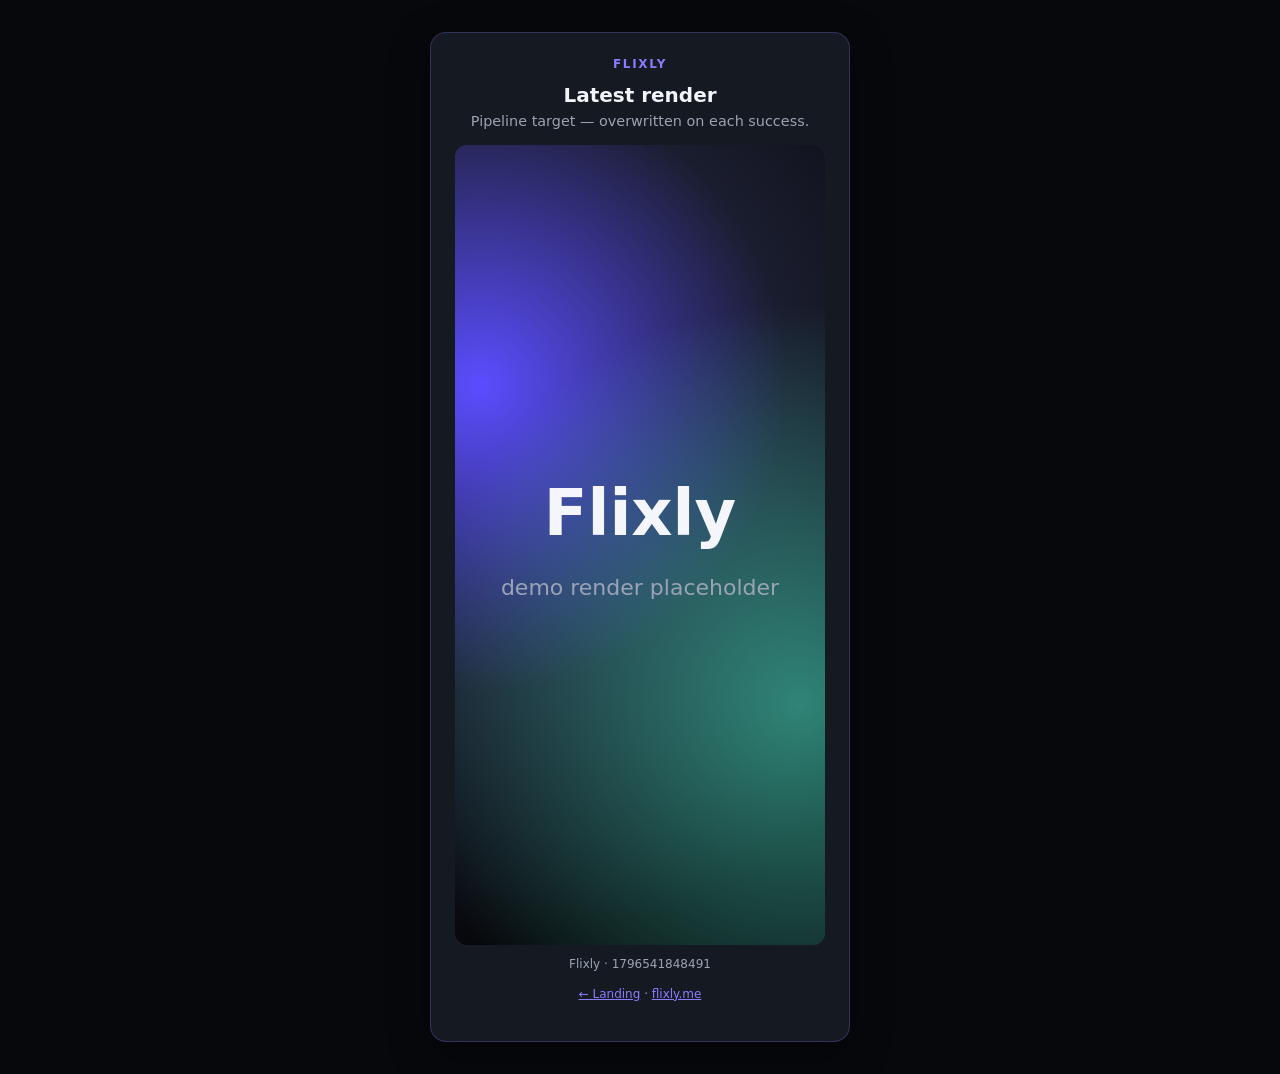
==== live.html @ dbb00809 "feat: Flixly landing batch 1" ====
<!DOCTYPE html>
<html lang="en">
<head>
  <meta charset="utf-8" />
  <meta name="viewport" content="width=device-width, initial-scale=1" />
  <title>Flixly — Live render</title>
  <style>
    :root { color-scheme: dark; --bg: #07080c; --card: #151922; --text: #f2f4f8; --muted: #9aa3b2; --accent: #8b7cff; }
    * { box-sizing: border-box; }
    body { margin: 0; min-height: 100vh; font-family: system-ui, sans-serif; background: var(--bg); color: var(--text);
      display: grid; place-items: center; padding: 2rem; }
    main { width: min(420px, 100%); background: var(--card); border-radius: 16px; padding: 1.5rem; text-align: center;
      box-shadow: 0 12px 40px rgba(0,0,0,.4); border: 1px solid rgba(139,124,255,.25); }
    .brand { font-size: .75rem; letter-spacing: .14em; text-transform: uppercase; color: var(--accent); margin: 0 0 .75rem; font-weight: 600; }
    h1 { font-size: 1.25rem; margin: 0 0 .35rem; font-weight: 600; }
    p { margin: 0 0 1rem; color: var(--muted); font-size: .9rem; }
    img { width: 100%; aspect-ratio: 1; object-fit: cover; border-radius: 12px; background: #2a2f3a; display: block; }
    .meta { margin-top: .75rem; font-size: .75rem; color: var(--muted); }
    a { color: var(--accent); }
  </style>
</head>
<body>
  <main>
    <p class="brand">Flixly</p>
    <h1>Latest render</h1>
    <p>Pipeline target — overwritten on each success.</p>
    <img id="render" src="assets/latest.svg" alt="Flixly latest cartoon render" width="800" height="800" />
    <p class="meta" id="stamp">…</p>
    <p class="meta"><a href="index.html">← Landing</a> · <a href="https://flixly.me">flixly.me</a></p>
  </main>
  <script>
    var img = document.getElementById('render');
    var v = Date.now();
    img.src = 'assets/latest.svg?v=' + v;
    document.getElementById('stamp').textContent = 'Flixly · ' + v;
  </script>
</body>
</html>
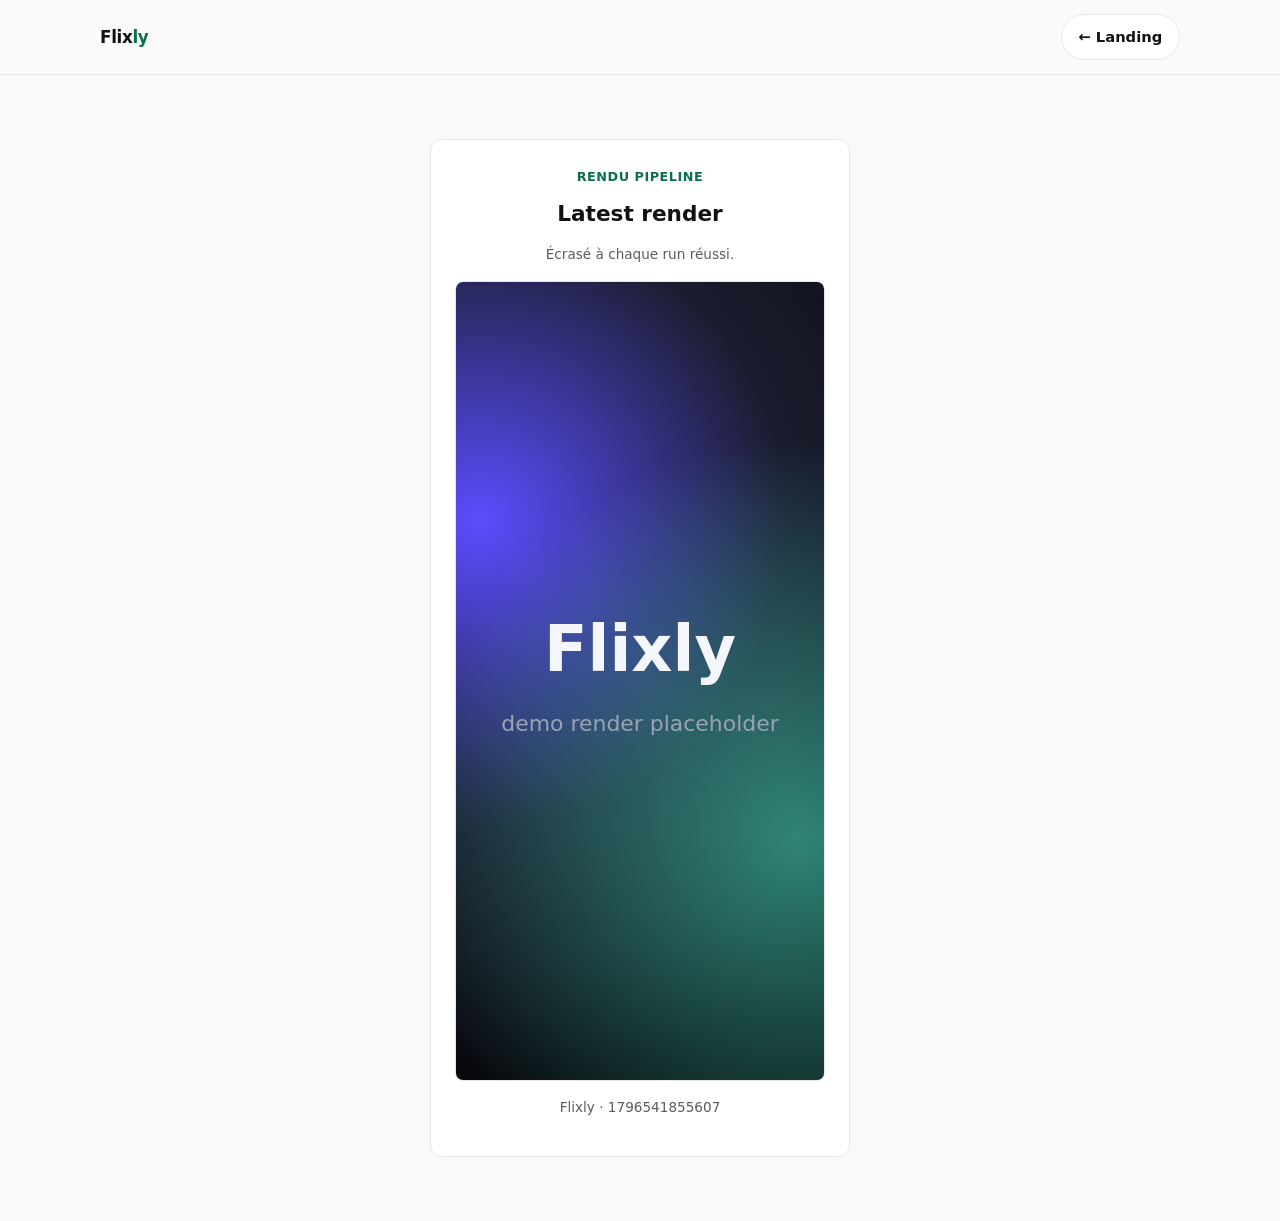
==== commit cf178404: "feat: Flixly v2 live/faq/readme/assets/nojekyll" ====
--- a/live.html
+++ b/live.html
@@ -1,37 +1,33 @@
 <!DOCTYPE html>
-<html lang="en">
+<html lang="fr">
 <head>
   <meta charset="utf-8" />
   <meta name="viewport" content="width=device-width, initial-scale=1" />
-  <title>Flixly — Live render</title>
+  <title>Flixly — Rendu live</title>
+  <link rel="stylesheet" href="css/styles.css" />
   <style>
-    :root { color-scheme: dark; --bg: #07080c; --card: #151922; --text: #f2f4f8; --muted: #9aa3b2; --accent: #8b7cff; }
-    * { box-sizing: border-box; }
-    body { margin: 0; min-height: 100vh; font-family: system-ui, sans-serif; background: var(--bg); color: var(--text);
-      display: grid; place-items: center; padding: 2rem; }
-    main { width: min(420px, 100%); background: var(--card); border-radius: 16px; padding: 1.5rem; text-align: center;
-      box-shadow: 0 12px 40px rgba(0,0,0,.4); border: 1px solid rgba(139,124,255,.25); }
-    .brand { font-size: .75rem; letter-spacing: .14em; text-transform: uppercase; color: var(--accent); margin: 0 0 .75rem; font-weight: 600; }
-    h1 { font-size: 1.25rem; margin: 0 0 .35rem; font-weight: 600; }
-    p { margin: 0 0 1rem; color: var(--muted); font-size: .9rem; }
-    img { width: 100%; aspect-ratio: 1; object-fit: cover; border-radius: 12px; background: #2a2f3a; display: block; }
-    .meta { margin-top: .75rem; font-size: .75rem; color: var(--muted); }
-    a { color: var(--accent); }
+    .live-box { max-width: 420px; margin: 4rem auto; padding: 1.5rem; background: #fff; border: 1px solid var(--border); border-radius: 12px; text-align: center; }
+    .live-box img { width: 100%; aspect-ratio: 1; object-fit: cover; border-radius: 8px; border: 1px solid var(--border); margin: 1rem 0; }
+    .live-box .meta { color: var(--muted); font-size: 0.85rem; }
   </style>
 </head>
 <body>
-  <main>
-    <p class="brand">Flixly</p>
-    <h1>Latest render</h1>
-    <p>Pipeline target — overwritten on each success.</p>
-    <img id="render" src="assets/latest.svg" alt="Flixly latest cartoon render" width="800" height="800" />
-    <p class="meta" id="stamp">…</p>
-    <p class="meta"><a href="index.html">← Landing</a> · <a href="https://flixly.me">flixly.me</a></p>
-  </main>
+  <header class="nav">
+    <div class="wrap nav-inner">
+      <a class="logo" href="index.html">Flix<span>ly</span></a>
+      <a class="btn btn-light" href="index.html">← Landing</a>
+    </div>
+  </header>
+  <div class="live-box">
+    <p class="hero-kicker" style="margin:0">Rendu pipeline</p>
+    <h1 style="font-size:1.35rem;margin:0.5rem 0">Latest render</h1>
+    <p class="meta">Écrasé à chaque run réussi.</p>
+    <img id="render" src="assets/latest.svg" alt="Dernier rendu Flixly" width="800" height="800" />
+    <p class="meta" id="stamp"></p>
+  </div>
   <script>
-    var img = document.getElementById('render');
     var v = Date.now();
-    img.src = 'assets/latest.svg?v=' + v;
+    document.getElementById('render').src = 'assets/latest.svg?v=' + v;
     document.getElementById('stamp').textContent = 'Flixly · ' + v;
   </script>
 </body>
--- a/css/styles.css
+++ b/css/styles.css
@@ -0,0 +1,187 @@
+:root {
+  --bg: #fafafa;
+  --surface: #ffffff;
+  --text: #111111;
+  --muted: #5c5c5c;
+  --border: #e6e6e6;
+  --border-strong: #111111;
+  --accent: #0b6e4f;
+  --accent-soft: #e8f5ef;
+  --font: "Inter", "Segoe UI", system-ui, -apple-system, sans-serif;
+  --max: 1080px;
+  --radius: 12px;
+}
+
+*, *::before, *::after { box-sizing: border-box; }
+html { scroll-behavior: smooth; }
+body {
+  margin: 0;
+  font-family: var(--font);
+  background: var(--bg);
+  color: var(--text);
+  line-height: 1.55;
+  font-size: 16px;
+  -webkit-font-smoothing: antialiased;
+}
+a { color: inherit; }
+img { max-width: 100%; display: block; }
+
+.wrap { width: min(var(--max), calc(100% - 2.5rem)); margin: 0 auto; }
+
+.nav {
+  position: sticky; top: 0; z-index: 50;
+  background: rgba(250,250,250,.92);
+  backdrop-filter: blur(8px);
+  border-bottom: 1px solid var(--border);
+}
+.nav-inner {
+  display: flex; align-items: center; justify-content: space-between;
+  padding: 0.9rem 0; gap: 1rem;
+}
+.logo { font-weight: 700; font-size: 1.05rem; text-decoration: none; letter-spacing: -0.02em; }
+.logo span { color: var(--accent); }
+.nav-links { display: flex; gap: 1.25rem; align-items: center; flex-wrap: wrap; }
+.nav-links a { text-decoration: none; color: var(--muted); font-size: 0.92rem; }
+.nav-links a:hover { color: var(--text); }
+
+.btn {
+  display: inline-flex; align-items: center; justify-content: center;
+  padding: 0.65rem 1.05rem; border-radius: 999px; font-weight: 600;
+  font-size: 0.92rem; text-decoration: none; border: 1px solid transparent;
+  cursor: pointer; transition: background .15s, color .15s, border-color .15s;
+}
+.btn-dark { background: var(--text); color: #fff; }
+.btn-dark:hover { background: #333; }
+.btn-light { background: var(--surface); color: var(--text); border-color: var(--border); }
+.btn-light:hover { border-color: #bbb; }
+.btn-green { background: var(--accent); color: #fff; }
+.btn-green:hover { filter: brightness(1.05); }
+
+.hero { padding: 5.5rem 0 4rem; }
+.hero-kicker {
+  display: inline-block; font-size: 0.8rem; font-weight: 600;
+  letter-spacing: 0.04em; text-transform: uppercase; color: var(--accent);
+  margin-bottom: 1rem;
+}
+.hero h1 {
+  margin: 0 0 1rem; font-size: clamp(2.4rem, 5.5vw, 3.75rem);
+  line-height: 1.05; letter-spacing: -0.035em; font-weight: 700;
+  max-width: 16ch;
+}
+.hero-lead {
+  margin: 0 0 1.75rem; color: var(--muted); font-size: 1.125rem;
+  max-width: 38rem;
+}
+.hero-cta { display: flex; flex-wrap: wrap; gap: 0.75rem; }
+
+.section { padding: 4.5rem 0; border-top: 1px solid var(--border); }
+.section h2 {
+  margin: 0 0 0.75rem; font-size: clamp(1.6rem, 3vw, 2.1rem);
+  letter-spacing: -0.025em; font-weight: 700;
+}
+.section .lede { margin: 0 0 2rem; color: var(--muted); max-width: 36rem; }
+
+.steps {
+  display: grid; grid-template-columns: repeat(3, 1fr); gap: 1rem;
+}
+@media (max-width: 800px) { .steps { grid-template-columns: 1fr; } }
+.step {
+  background: var(--surface); border: 1px solid var(--border);
+  border-radius: var(--radius); padding: 1.35rem 1.4rem;
+}
+.step .n {
+  font-size: 0.75rem; font-weight: 700; letter-spacing: 0.06em;
+  text-transform: uppercase; color: var(--accent); margin-bottom: 0.5rem;
+}
+.step h3 { margin: 0 0 0.4rem; font-size: 1.05rem; }
+.step p { margin: 0; color: var(--muted); font-size: 0.95rem; }
+
+.product {
+  display: grid; grid-template-columns: 1.05fr 0.95fr; gap: 2.5rem; align-items: start;
+  padding: 3.5rem 0;
+}
+.product + .product { border-top: 1px solid var(--border); }
+@media (max-width: 860px) { .product { grid-template-columns: 1fr; } }
+.product .tag {
+  display: inline-block; font-size: 0.75rem; font-weight: 700;
+  letter-spacing: 0.05em; text-transform: uppercase; color: var(--muted);
+  margin-bottom: 0.6rem;
+}
+.product h2 { margin: 0 0 0.75rem; }
+.product p { margin: 0 0 1rem; color: var(--muted); }
+.product ul { margin: 0 0 1.25rem; padding-left: 1.1rem; color: var(--muted); }
+.product li { margin: 0.35rem 0; }
+.price-line {
+  font-size: 2rem; font-weight: 700; letter-spacing: -0.03em; margin: 0.5rem 0 1rem;
+}
+.price-line small { font-size: 0.95rem; font-weight: 500; color: var(--muted); }
+
+.mock {
+  background: var(--surface); border: 1px solid var(--border);
+  border-radius: var(--radius); overflow: hidden;
+}
+.mock-bar {
+  display: flex; gap: 0.35rem; padding: 0.7rem 0.9rem;
+  border-bottom: 1px solid var(--border); background: #f3f3f3;
+}
+.mock-dot { width: 8px; height: 8px; border-radius: 50%; background: #d0d0d0; }
+.mock-body { padding: 1rem; }
+.mock-row {
+  display: grid; grid-template-columns: 1fr auto; gap: 0.75rem;
+  align-items: center; padding: 0.75rem; border: 1px solid var(--border);
+  border-radius: 8px; margin-bottom: 0.6rem; font-size: 0.9rem;
+}
+.mock-row strong { font-weight: 600; }
+.mock-row span { color: var(--muted); font-size: 0.8rem; }
+.mock-preview {
+  border: 1px solid var(--border); border-radius: 8px; overflow: hidden;
+  background: #f7f7f7;
+}
+.mock-preview img { width: 100%; aspect-ratio: 1; object-fit: cover; }
+.mock-status {
+  margin-top: 0.75rem; font-size: 0.85rem; color: var(--accent); font-weight: 600;
+}
+
+.table-wrap { overflow-x: auto; border: 1px solid var(--border); border-radius: var(--radius); background: var(--surface); }
+table { width: 100%; border-collapse: collapse; font-size: 0.95rem; }
+th, td { padding: 0.9rem 1rem; text-align: left; border-bottom: 1px solid var(--border); vertical-align: top; }
+th { font-size: 0.8rem; text-transform: uppercase; letter-spacing: 0.04em; color: var(--muted); background: #f5f5f5; }
+tr:last-child td { border-bottom: 0; }
+td strong { font-weight: 700; }
+
+.examples { display: grid; gap: 0.65rem; }
+.example {
+  display: grid; grid-template-columns: 7rem 1fr; gap: 1rem;
+  padding: 1rem 1.15rem; background: var(--surface);
+  border: 1px solid var(--border); border-radius: var(--radius);
+}
+@media (max-width: 600px) { .example { grid-template-columns: 1fr; gap: 0.35rem; } }
+.example .label { font-weight: 700; font-size: 0.85rem; }
+.example p { margin: 0; color: var(--muted); font-size: 0.95rem; }
+
+.faq details {
+  background: var(--surface); border: 1px solid var(--border);
+  border-radius: var(--radius); padding: 0; margin-bottom: 0.6rem;
+}
+.faq summary {
+  list-style: none; cursor: pointer; padding: 1rem 1.15rem;
+  font-weight: 600; display: flex; justify-content: space-between; gap: 1rem;
+}
+.faq summary::-webkit-details-marker { display: none; }
+.faq summary::after { content: "+"; font-weight: 400; color: var(--muted); }
+.faq details[open] summary::after { content: "–"; }
+.faq .ans { padding: 0 1.15rem 1.1rem; color: var(--muted); margin: 0; }
+
+.cta {
+  margin: 3rem 0 4rem; padding: 2.75rem 1.75rem; text-align: center;
+  background: var(--surface); border: 1px solid var(--border); border-radius: 16px;
+}
+.cta h2 { margin: 0 0 0.6rem; }
+.cta p { margin: 0 0 1.35rem; color: var(--muted); }
+
+footer {
+  border-top: 1px solid var(--border); padding: 1.75rem 0 2.5rem;
+  color: var(--muted); font-size: 0.9rem;
+}
+footer .wrap { display: flex; justify-content: space-between; gap: 1rem; flex-wrap: wrap; }
+footer a { color: var(--text); }
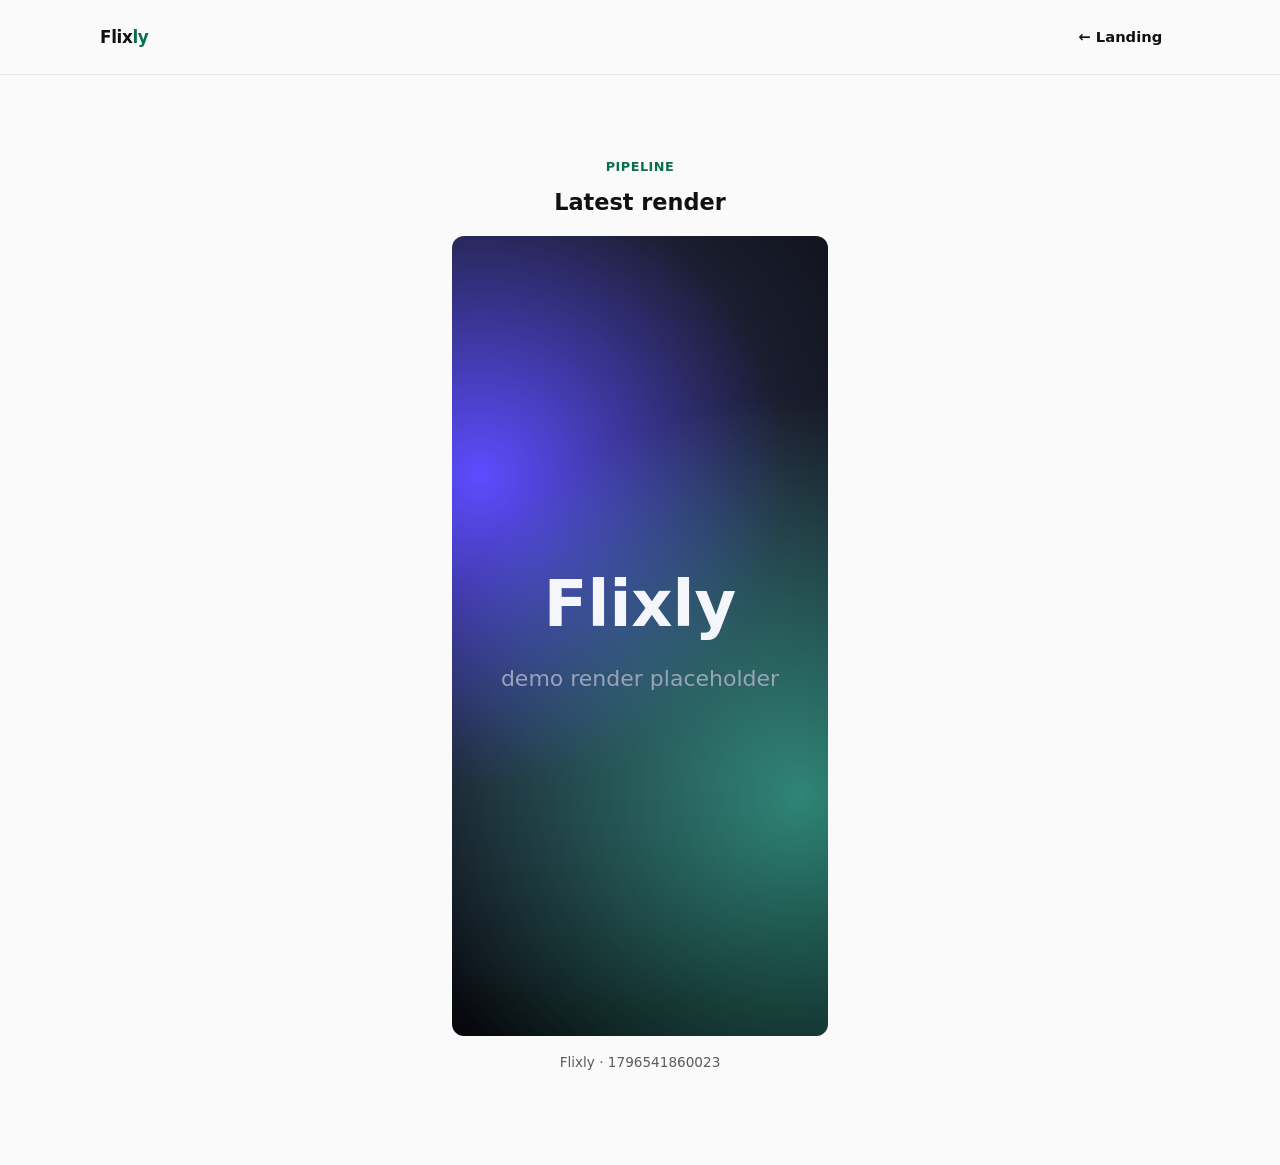
==== commit 082d4cd3: "feat: Flixly v3 dark Freebuff (b2)" ====
--- a/live.html
+++ b/live.html
@@ -6,29 +6,26 @@
   <title>Flixly — Rendu live</title>
   <link rel="stylesheet" href="css/styles.css" />
   <style>
-    .live-box { max-width: 420px; margin: 4rem auto; padding: 1.5rem; background: #fff; border: 1px solid var(--border); border-radius: 12px; text-align: center; }
-    .live-box img { width: 100%; aspect-ratio: 1; object-fit: cover; border-radius: 8px; border: 1px solid var(--border); margin: 1rem 0; }
-    .live-box .meta { color: var(--muted); font-size: 0.85rem; }
+    .box { max-width: 420px; margin: 3.5rem auto; padding: 1.4rem; border: 1px solid var(--line); border-radius: 16px; background: var(--bg-card); text-align: center; }
+    .box img { width: 100%; aspect-ratio: 1; object-fit: cover; border-radius: 12px; border: 1px solid var(--line); margin: 1rem 0; }
+    .meta { color: var(--muted); font-size: 0.85rem; }
   </style>
 </head>
 <body>
-  <header class="nav">
-    <div class="wrap nav-inner">
-      <a class="logo" href="index.html">Flix<span>ly</span></a>
-      <a class="btn btn-light" href="index.html">← Landing</a>
-    </div>
-  </header>
-  <div class="live-box">
-    <p class="hero-kicker" style="margin:0">Rendu pipeline</p>
-    <h1 style="font-size:1.35rem;margin:0.5rem 0">Latest render</h1>
-    <p class="meta">Écrasé à chaque run réussi.</p>
-    <img id="render" src="assets/latest.svg" alt="Dernier rendu Flixly" width="800" height="800" />
-    <p class="meta" id="stamp"></p>
+  <header class="nav"><div class="wrap nav-inner">
+    <a class="logo" href="index.html">Flix<span>ly</span></a>
+    <a class="btn btn-ghost" href="index.html">← Landing</a>
+  </div></header>
+  <div class="box">
+    <p class="hero-kicker" style="margin:0">pipeline</p>
+    <h1 style="font-size:1.4rem;margin:0.4rem 0">Latest render</h1>
+    <img id="r" src="assets/latest.svg" alt="Rendu Flixly" width="800" height="800" />
+    <p class="meta" id="s"></p>
   </div>
   <script>
-    var v = Date.now();
-    document.getElementById('render').src = 'assets/latest.svg?v=' + v;
-    document.getElementById('stamp').textContent = 'Flixly · ' + v;
+    var v=Date.now();
+    document.getElementById('r').src='assets/latest.svg?v='+v;
+    document.getElementById('s').textContent='Flixly · '+v;
   </script>
 </body>
 </html>
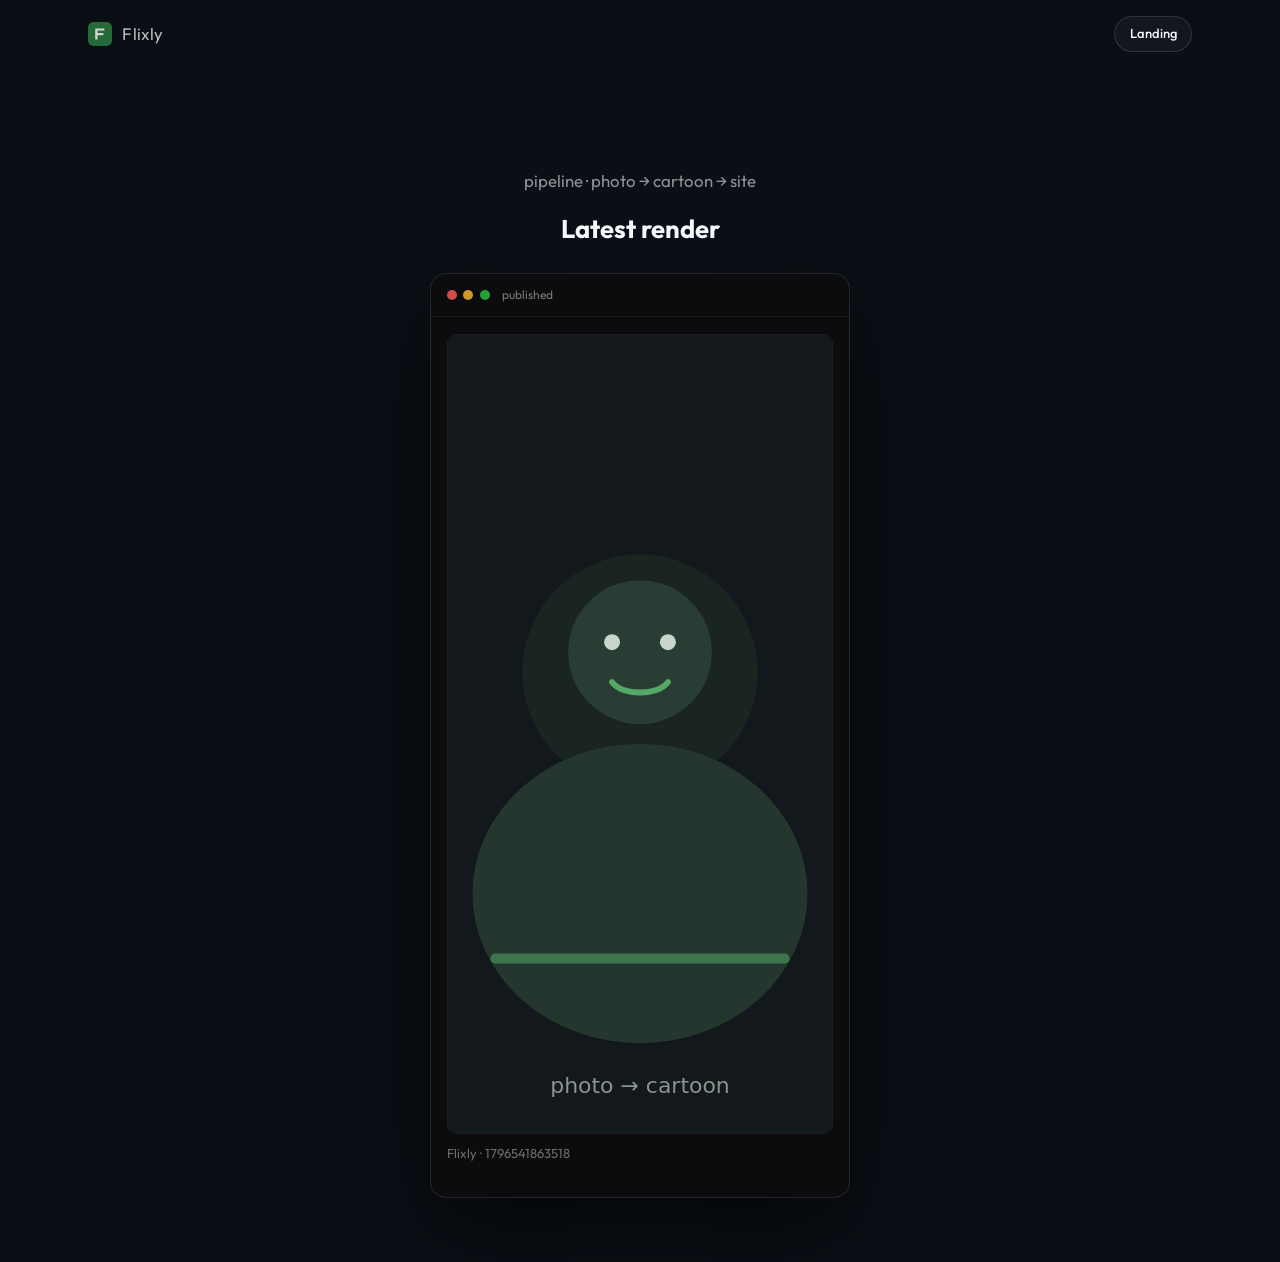
==== commit 7e4561fc: "feat: rebuild landing to match Freebuff dark SaaS layout Replace the generic card grid with Freebuff" ====
--- a/live.html
+++ b/live.html
@@ -4,28 +4,37 @@
   <meta charset="utf-8" />
   <meta name="viewport" content="width=device-width, initial-scale=1" />
   <title>Flixly — Rendu live</title>
+  <link rel="icon" href="assets/logo.svg" type="image/svg+xml" />
+  <link rel="preconnect" href="https://fonts.googleapis.com" />
+  <link rel="preconnect" href="https://fonts.gstatic.com" crossorigin />
+  <link href="https://fonts.googleapis.com/css2?family=Outfit:wght@400;500&display=swap" rel="stylesheet" />
   <link rel="stylesheet" href="css/styles.css" />
-  <style>
-    .box { max-width: 420px; margin: 3.5rem auto; padding: 1.4rem; border: 1px solid var(--line); border-radius: 16px; background: var(--bg-card); text-align: center; }
-    .box img { width: 100%; aspect-ratio: 1; object-fit: cover; border-radius: 12px; border: 1px solid var(--line); margin: 1rem 0; }
-    .meta { color: var(--muted); font-size: 0.85rem; }
-  </style>
 </head>
 <body>
-  <header class="nav"><div class="wrap nav-inner">
-    <a class="logo" href="index.html">Flix<span>ly</span></a>
-    <a class="btn btn-ghost" href="index.html">← Landing</a>
-  </div></header>
-  <div class="box">
-    <p class="hero-kicker" style="margin:0">pipeline</p>
-    <h1 style="font-size:1.4rem;margin:0.4rem 0">Latest render</h1>
-    <img id="r" src="assets/latest.svg" alt="Rendu Flixly" width="800" height="800" />
-    <p class="meta" id="s"></p>
-  </div>
+  <header class="nav">
+    <div class="nav-inner">
+      <a class="logo" href="index.html">
+        <img src="assets/logo.svg" width="24" height="24" alt="" />
+        <span>Flixly</span>
+      </a>
+      <a class="btn-signin" href="index.html">Landing</a>
+    </div>
+  </header>
+  <main class="hero-copy" style="padding-bottom:4rem">
+    <p class="hero-lead" style="margin-bottom:1rem">pipeline · photo → cartoon → site</p>
+    <h1 style="font-size:1.6rem">Latest render</h1>
+    <div class="mock" style="max-width:420px;margin:1.5rem auto 0;text-align:left">
+      <div class="mock-bar"><i></i><i></i><i></i><span>published</span></div>
+      <div class="mock-body">
+        <img id="r" src="assets/latest.svg" alt="Rendu Flixly" width="800" height="800" style="width:100%;aspect-ratio:1;object-fit:cover;border-radius:10px;border:1px solid var(--line)" />
+        <p class="muted-sm" id="s"></p>
+      </div>
+    </div>
+  </main>
   <script>
-    var v=Date.now();
-    document.getElementById('r').src='assets/latest.svg?v='+v;
-    document.getElementById('s').textContent='Flixly · '+v;
+    var v = Date.now();
+    document.getElementById("r").src = "assets/latest.svg?v=" + v;
+    document.getElementById("s").textContent = "Flixly · " + v;
   </script>
 </body>
 </html>
--- a/css/styles.css
+++ b/css/styles.css
@@ -1,15 +1,15 @@
 :root {
-  --bg: #fafafa;
-  --surface: #ffffff;
-  --text: #111111;
-  --muted: #5c5c5c;
-  --border: #e6e6e6;
-  --border-strong: #111111;
-  --accent: #0b6e4f;
-  --accent-soft: #e8f5ef;
-  --font: "Inter", "Segoe UI", system-ui, -apple-system, sans-serif;
-  --max: 1080px;
-  --radius: 12px;
+  --bg: #0a0f15;
+  --black: #000;
+  --card: #0b0c0e;
+  --text: #f4f7fb;
+  --muted: rgba(255, 255, 255, 0.55);
+  --faint: rgba(255, 255, 255, 0.35);
+  --line: rgba(255, 255, 255, 0.08);
+  --forest: #2c7a40;
+  --bright: #54a967;
+  --red: #ef4444;
+  --font: "Outfit", system-ui, -apple-system, sans-serif;
 }
 
 *, *::before, *::after { box-sizing: border-box; }
@@ -17,171 +17,814 @@
 body {
   margin: 0;
   font-family: var(--font);
+  font-weight: 400;
   background: var(--bg);
   color: var(--text);
-  line-height: 1.55;
-  font-size: 16px;
+  line-height: 1.5;
   -webkit-font-smoothing: antialiased;
-}
-a { color: inherit; }
-img { max-width: 100%; display: block; }
-
-.wrap { width: min(var(--max), calc(100% - 2.5rem)); margin: 0 auto; }
+  overflow-x: hidden;
+}
+a { color: inherit; text-decoration: none; }
+button, input { font: inherit; color: inherit; }
+img { display: block; max-width: 100%; }
+
+.sky {
+  position: absolute;
+  inset: 0 0 auto;
+  height: 160vh;
+  pointer-events: none;
+  z-index: 0;
+  background: linear-gradient(
+    to bottom,
+    #0a0f15 0%,
+    #0c141c 22%,
+    #101f23 44%,
+    #172a29 58%,
+    #121a1a 72%,
+    #070a0b 88%,
+    #000 100%
+  );
+}
+#dust {
+  position: absolute;
+  inset: 0;
+  width: 100%;
+  height: 100%;
+}
 
 .nav {
-  position: sticky; top: 0; z-index: 50;
-  background: rgba(250,250,250,.92);
-  backdrop-filter: blur(8px);
-  border-bottom: 1px solid var(--border);
+  position: fixed;
+  inset: 0 0 auto;
+  z-index: 50;
+  background: linear-gradient(to bottom, rgba(10, 15, 21, 0.92), rgba(10, 15, 21, 0.4) 70%, transparent);
 }
 .nav-inner {
-  display: flex; align-items: center; justify-content: space-between;
-  padding: 0.9rem 0; gap: 1rem;
-}
-.logo { font-weight: 700; font-size: 1.05rem; text-decoration: none; letter-spacing: -0.02em; }
-.logo span { color: var(--accent); }
-.nav-links { display: flex; gap: 1.25rem; align-items: center; flex-wrap: wrap; }
-.nav-links a { text-decoration: none; color: var(--muted); font-size: 0.92rem; }
-.nav-links a:hover { color: var(--text); }
-
-.btn {
-  display: inline-flex; align-items: center; justify-content: center;
-  padding: 0.65rem 1.05rem; border-radius: 999px; font-weight: 600;
-  font-size: 0.92rem; text-decoration: none; border: 1px solid transparent;
-  cursor: pointer; transition: background .15s, color .15s, border-color .15s;
-}
-.btn-dark { background: var(--text); color: #fff; }
-.btn-dark:hover { background: #333; }
-.btn-light { background: var(--surface); color: var(--text); border-color: var(--border); }
-.btn-light:hover { border-color: #bbb; }
-.btn-green { background: var(--accent); color: #fff; }
-.btn-green:hover { filter: brightness(1.05); }
-
-.hero { padding: 5.5rem 0 4rem; }
-.hero-kicker {
-  display: inline-block; font-size: 0.8rem; font-weight: 600;
-  letter-spacing: 0.04em; text-transform: uppercase; color: var(--accent);
-  margin-bottom: 1rem;
+  display: flex;
+  align-items: center;
+  justify-content: space-between;
+  gap: 1rem;
+  max-width: 72rem;
+  margin: 0 auto;
+  padding: 1rem 1.5rem;
+}
+.logo {
+  display: flex;
+  align-items: center;
+  gap: 0.65rem;
+  opacity: 0.85;
+}
+.logo:hover { opacity: 1; }
+.logo img { border-radius: 5px; }
+.logo span {
+  font-size: 1.05rem;
+  letter-spacing: 0.02em;
+  color: rgba(255, 255, 255, 0.85);
+}
+@media (max-width: 520px) {
+  .logo span { display: none; }
+}
+.nav-right { display: flex; align-items: center; gap: 0.5rem; }
+
+.menu { position: relative; }
+.menu summary {
+  list-style: none;
+  display: inline-flex;
+  align-items: center;
+  gap: 0.4rem;
+  height: 2.25rem;
+  padding: 0 0.7rem;
+  border-radius: 0.5rem;
+  color: rgba(255, 255, 255, 0.6);
+  font-size: 0.8125rem;
+  font-weight: 500;
+  cursor: pointer;
+}
+.menu summary::-webkit-details-marker { display: none; }
+.menu summary:hover { color: #fff; background: rgba(255, 255, 255, 0.05); }
+.menu .chev { opacity: 0.4; }
+.menu[open] .chev { transform: rotate(180deg); }
+.menu-pop {
+  position: absolute;
+  right: 0;
+  top: calc(100% + 0.4rem);
+  min-width: 13rem;
+  padding: 0.4rem;
+  border-radius: 0.75rem;
+  border: 1px solid var(--line);
+  background: #0d1116;
+  box-shadow: 0 20px 50px rgba(0, 0, 0, 0.5);
+}
+.menu-pop a {
+  display: block;
+  padding: 0.5rem 0.7rem;
+  border-radius: 0.45rem;
+  color: rgba(255, 255, 255, 0.7);
+  font-size: 0.875rem;
+}
+.menu-pop a:hover { background: rgba(255, 255, 255, 0.06); color: #fff; }
+
+.btn-signin {
+  display: inline-flex;
+  align-items: center;
+  height: 2.25rem;
+  padding: 0 0.9rem;
+  border-radius: 999px;
+  border: 1px solid rgba(255, 255, 255, 0.12);
+  background: rgba(255, 255, 255, 0.04);
+  font-size: 0.8125rem;
+  font-weight: 500;
+}
+.btn-signin:hover { background: rgba(255, 255, 255, 0.08); }
+
+.btn-forest {
+  display: inline-flex;
+  align-items: center;
+  justify-content: center;
+  gap: 0.5rem;
+  height: 2.75rem;
+  width: 100%;
+  border-radius: 0.75rem;
+  background: var(--forest);
+  color: #fff;
+  font-size: 0.875rem;
+  font-weight: 500;
+  transition: background 0.15s;
+}
+.btn-forest:hover { background: #256b38; }
+.btn-forest.sm {
+  height: 2.25rem;
+  max-width: 15rem;
+  margin: 1.25rem auto 0;
+  border-radius: 0.5rem;
+  font-size: 0.8125rem;
+}
+.btn-white {
+  display: inline-flex;
+  align-items: center;
+  justify-content: center;
+  height: 3rem;
+  padding: 0 2rem;
+  margin-top: 1.75rem;
+  border-radius: 999px;
+  background: #fff;
+  color: #000;
+  font-size: 1rem;
+  box-shadow: 0 1px 0 rgba(255, 255, 255, 0.4) inset, 0 8px 30px rgba(0, 0, 0, 0.4);
+}
+.btn-white:hover { background: #f2f2f2; }
+
+main { position: relative; z-index: 1; }
+
+.hero { position: relative; }
+.hero-copy {
+  max-width: 48rem;
+  margin: 0 auto;
+  padding: 9.5rem 1.5rem 0;
+  text-align: center;
 }
 .hero h1 {
-  margin: 0 0 1rem; font-size: clamp(2.4rem, 5.5vw, 3.75rem);
-  line-height: 1.05; letter-spacing: -0.035em; font-weight: 700;
-  max-width: 16ch;
-}
+  margin: 0;
+  font-size: clamp(2.25rem, 6.5vw, 3.875rem);
+  font-weight: 400;
+  line-height: 1.1;
+  letter-spacing: -0.02em;
+  text-wrap: balance;
+}
+.hero h1 span { color: var(--bright); }
 .hero-lead {
-  margin: 0 0 1.75rem; color: var(--muted); font-size: 1.125rem;
-  max-width: 38rem;
-}
-.hero-cta { display: flex; flex-wrap: wrap; gap: 0.75rem; }
-
-.section { padding: 4.5rem 0; border-top: 1px solid var(--border); }
-.section h2 {
-  margin: 0 0 0.75rem; font-size: clamp(1.6rem, 3vw, 2.1rem);
-  letter-spacing: -0.025em; font-weight: 700;
-}
-.section .lede { margin: 0 0 2rem; color: var(--muted); max-width: 36rem; }
-
-.steps {
-  display: grid; grid-template-columns: repeat(3, 1fr); gap: 1rem;
-}
-@media (max-width: 800px) { .steps { grid-template-columns: 1fr; } }
+  margin: 1rem auto 0;
+  max-width: 36rem;
+  color: var(--muted);
+  font-size: 1.05rem;
+  text-wrap: balance;
+}
+
+.tabs {
+  display: flex;
+  flex-wrap: wrap;
+  justify-content: center;
+  gap: 0.15rem;
+  margin: 2.25rem auto 0;
+  width: fit-content;
+  padding: 0.25rem;
+  border-radius: 999px;
+}
+.tab {
+  position: relative;
+  border: 0;
+  background: transparent;
+  color: rgba(255, 255, 255, 0.55);
+  border-radius: 999px;
+  padding: 0.4rem 0.85rem;
+  font-size: 0.875rem;
+  cursor: pointer;
+  display: inline-flex;
+  align-items: center;
+  gap: 0.25rem;
+}
+.tab:hover { color: rgba(255, 255, 255, 0.9); background: rgba(255, 255, 255, 0.06); }
+.tab.is-on { color: #fff; }
+.tab.is-on::before {
+  content: "";
+  position: absolute;
+  inset: 0;
+  z-index: -1;
+  border-radius: inherit;
+  background: rgba(255, 255, 255, 0.1);
+}
+.plus-pop {
+  margin: 0.5rem auto 0;
+  width: fit-content;
+  display: flex;
+  gap: 0.4rem;
+  padding: 0.35rem;
+  border-radius: 0.75rem;
+  border: 1px solid var(--line);
+  background: rgba(13, 17, 22, 0.95);
+}
+.plus-pop a {
+  padding: 0.35rem 0.7rem;
+  border-radius: 0.45rem;
+  font-size: 0.8125rem;
+  color: var(--muted);
+}
+.plus-pop a:hover { color: #fff; background: rgba(255, 255, 255, 0.06); }
+
+.hero-cta { margin: 1rem auto 0; max-width: 36rem; }
+.hero-sublink {
+  display: flex;
+  align-items: center;
+  justify-content: center;
+  gap: 0.25rem;
+  margin-top: 0.65rem;
+  font-size: 0.8125rem;
+  color: rgba(255, 255, 255, 0.5);
+}
+.hero-sublink:hover { color: #fff; }
+
+.proof {
+  position: relative;
+  z-index: 2;
+  max-width: 56rem;
+  margin: 3.5rem auto 0;
+  padding: 0 0.75rem;
+}
+.join {
+  margin: 0 0 1.35rem;
+  text-align: center;
+  color: var(--muted);
+  font-size: clamp(1.35rem, 3vw, 1.875rem);
+}
+.join span {
+  font-weight: 600;
+  letter-spacing: -0.03em;
+  font-variant-numeric: tabular-nums;
+  color: #fff;
+}
+
+.chart {
+  position: relative;
+  overflow: hidden;
+  border: 1px solid rgba(255, 255, 255, 0.08);
+  border-bottom: 0;
+  border-radius: 20px 20px 0 0;
+  background: rgba(11, 12, 14, 0.95);
+  padding: 1.75rem 1rem 10rem;
+  box-shadow:
+    0 50px 140px -25px rgba(0, 0, 0, 0.9),
+    0 0 0 1px rgba(255, 255, 255, 0.04) inset;
+}
+@media (min-width: 640px) {
+  .chart { padding: 2.25rem 2.25rem 11rem; }
+}
+.chart-grid {
+  pointer-events: none;
+  position: absolute;
+  inset: 1.75rem 1rem 10rem 7.2rem;
+}
+@media (min-width: 640px) {
+  .chart-grid { left: 12.5rem; right: 2.25rem; top: 2.25rem; }
+}
+.chart-grid span {
+  position: absolute;
+  top: 0;
+  bottom: 2.5rem;
+  width: 1px;
+  background: rgba(255, 255, 255, 0.05);
+}
+.chart-row {
+  display: flex;
+  align-items: center;
+  margin-bottom: 0.85rem;
+}
+.chart-label {
+  display: flex;
+  align-items: center;
+  gap: 0.65rem;
+  width: 7rem;
+  flex-shrink: 0;
+  font-size: 0.78rem;
+}
+@media (min-width: 640px) {
+  .chart-label { width: 11.25rem; font-size: 0.9375rem; }
+}
+.chart-label > span:last-child {
+  overflow: hidden;
+  text-overflow: ellipsis;
+  white-space: nowrap;
+  color: rgba(255, 255, 255, 0.7);
+}
+.chart-row.is-flixly .chart-label > span:last-child { color: #fff; }
+.chart-label img { border-radius: 5px; flex-shrink: 0; }
+.ico {
+  width: 26px;
+  height: 26px;
+  border-radius: 5px;
+  flex-shrink: 0;
+  background: #1a1d22;
+  position: relative;
+}
+.ico::after {
+  content: "";
+  position: absolute;
+  inset: 7px;
+  border-radius: 2px;
+  background: rgba(255, 255, 255, 0.35);
+}
+.ico-person::after { inset: 6px 8px 7px; border-radius: 99px 99px 4px 4px; }
+.ico-grid::after {
+  background:
+    linear-gradient(rgba(255,255,255,0.35) 0 0) 0 0 / 40% 40%,
+    linear-gradient(rgba(255,255,255,0.35) 0 0) 100% 0 / 40% 40%,
+    linear-gradient(rgba(255,255,255,0.35) 0 0) 0 100% / 40% 40%,
+    linear-gradient(rgba(255,255,255,0.35) 0 0) 100% 100% / 40% 40%;
+  background-repeat: no-repeat;
+}
+.ico-building::after { inset: 6px 8px; clip-path: polygon(0 100%, 0 30%, 50% 10%, 100% 30%, 100% 100%); }
+.ico-chaos::after { border-radius: 99px; background: #ef444466; }
+.ico-hire::after { inset: 8px 6px; border-radius: 1px; }
+
+.chart-bar { position: relative; flex: 1; height: 2.75rem; }
+.bar {
+  position: absolute;
+  left: 0;
+  top: 50%;
+  height: 22px;
+  width: 0;
+  transform: translateY(-50%);
+  transition: width 1.1s cubic-bezier(0.22, 1, 0.36, 1);
+}
+@media (min-width: 640px) { .bar { height: 26px; } }
+.bar-green {
+  border-radius: 3px 6px 6px 3px;
+  background: linear-gradient(90deg, #54a96755, #54a967);
+  box-shadow: 0 0 14px 4px rgba(84, 169, 103, 0.45);
+}
+.bar-red {
+  border-radius: 3px 6px 6px 3px;
+  background: linear-gradient(90deg, #f8717126, #ef4444);
+}
+.chart-val {
+  position: absolute;
+  top: 50%;
+  transform: translateY(-50%);
+  padding-left: 0.65rem;
+  font-size: 0.75rem;
+  font-variant-numeric: tabular-nums;
+  color: rgba(255, 255, 255, 0.6);
+  white-space: nowrap;
+}
+.chart-val em { font-style: normal; color: rgba(255, 255, 255, 0.3); }
+.chart-val.green { color: var(--bright); }
+@media (min-width: 640px) { .chart-val { font-size: 0.9375rem; } }
+
+.chart-axis {
+  position: relative;
+  margin-top: 0.75rem;
+  padding-top: 0.65rem;
+  border-top: 1px solid rgba(255, 255, 255, 0.07);
+  height: 1.6rem;
+  margin-left: 7rem;
+}
+@media (min-width: 640px) { .chart-axis { margin-left: 11.25rem; } }
+.chart-axis span {
+  position: absolute;
+  top: 0.65rem;
+  transform: translateX(-50%);
+  font-size: 0.6875rem;
+  font-variant-numeric: tabular-nums;
+  color: rgba(255, 255, 255, 0.3);
+}
+
+.ground {
+  position: relative;
+  z-index: 2;
+  height: 28vh;
+  margin-top: -8rem;
+  background: linear-gradient(to bottom, transparent, rgba(0, 0, 0, 0.45) 40%, #000 78%);
+  pointer-events: none;
+}
+
+.block {
+  position: relative;
+  z-index: 3;
+  background: #000;
+  padding: 0 1rem 6rem;
+}
+.wide { max-width: 64rem; margin: 0 auto; }
+
+.hours-head {
+  display: flex;
+  flex-wrap: wrap;
+  align-items: center;
+  justify-content: space-between;
+  gap: 0.75rem 1rem;
+}
+.hours-head h2,
+.faq-h,
+.save-h {
+  margin: 0;
+  font-size: clamp(1.1rem, 2.4vw, 1.25rem);
+  font-weight: 500;
+  letter-spacing: -0.02em;
+}
+.hours-head h2 span { color: var(--bright); }
+.save-h {
+  text-align: center;
+  font-size: clamp(1.75rem, 4vw, 2.25rem);
+  font-weight: 400;
+  margin-bottom: 1.5rem;
+}
+.hours-lead { margin: 0.5rem 0 0; color: var(--muted); }
+.hours-lead strong { color: #fff; font-weight: 500; }
+
+.seg {
+  display: flex;
+  padding: 0.2rem;
+  border-radius: 999px;
+  background: rgba(255, 255, 255, 0.05);
+  border: 1px solid var(--line);
+}
+.seg-btn {
+  border: 0;
+  background: transparent;
+  color: var(--muted);
+  border-radius: 999px;
+  padding: 0.35rem 0.85rem;
+  font-size: 0.8125rem;
+  cursor: pointer;
+}
+.seg-btn.is-on { color: #fff; background: rgba(255, 255, 255, 0.1); }
+
+.hours-list { list-style: none; margin: 1.25rem 0 0; padding: 0; }
+.hours-list li { margin-bottom: 0.9rem; }
+.hours-meta {
+  display: flex;
+  flex-wrap: wrap;
+  align-items: baseline;
+  gap: 0.45rem 0.55rem;
+}
+.hours-n {
+  font-size: 1.2rem;
+  font-weight: 500;
+  font-variant-numeric: tabular-nums;
+}
+.hours-u { font-size: 0.8rem; color: var(--faint); }
+.hours-name { color: var(--muted); }
+.track {
+  margin-top: 0.4rem;
+  height: 8px;
+  border-radius: 999px;
+  background: rgba(255, 255, 255, 0.08);
+  overflow: hidden;
+}
+.fill {
+  height: 100%;
+  width: 0;
+  border-radius: inherit;
+  background: rgba(84, 169, 103, 0.8);
+  transition: width 0.7s cubic-bezier(0.22, 1, 0.36, 1);
+}
+.fine {
+  margin: 1.25rem 0 0;
+  font-size: 0.6875rem;
+  line-height: 1.6;
+  color: rgba(255, 255, 255, 0.35);
+}
+
+.save {
+  display: grid;
+  gap: 0.75rem;
+}
+@media (min-width: 860px) {
+  .save { grid-template-columns: 1.35fr 1fr; align-items: start; }
+}
+.save-board,
+.save-sum {
+  border-radius: 1rem;
+  background: rgba(255, 255, 255, 0.03);
+  padding: 1.15rem;
+}
+.save-sum {
+  text-align: center;
+  padding: 1.75rem 1.5rem;
+}
+@media (min-width: 860px) {
+  .save-sum { position: sticky; top: 5.5rem; }
+}
+.pills { display: flex; flex-wrap: wrap; gap: 0.5rem; }
+.pill {
+  display: inline-flex;
+  align-items: center;
+  gap: 0.45rem;
+  border: 0;
+  border-radius: 999px;
+  padding: 0.4rem 0.75rem;
+  font-size: 0.8125rem;
+  background: rgba(255, 255, 255, 0.04);
+  color: rgba(255, 255, 255, 0.5);
+  cursor: pointer;
+}
+.pill:hover { background: rgba(255, 255, 255, 0.07); color: rgba(255, 255, 255, 0.75); }
+.pill.is-on {
+  background: rgba(44, 122, 64, 0.15);
+  color: #fff;
+  box-shadow: inset 0 0 0 1px rgba(44, 122, 64, 0.4);
+}
+.pill .amt { font-variant-numeric: tabular-nums; color: rgba(255, 255, 255, 0.4); }
+.pill.is-on .amt { color: rgba(255, 255, 255, 0.45); }
+.mark {
+  width: 16px;
+  height: 16px;
+  border-radius: 4px;
+  background: #222;
+  flex-shrink: 0;
+  opacity: 0.4;
+  filter: grayscale(1);
+}
+.pill.is-on .mark { opacity: 1; filter: none; background: var(--forest); }
+
+.seats { margin-top: 1.25rem; padding-top: 1rem; border-top: 1px solid var(--line); }
+.seats-row {
+  display: flex;
+  justify-content: space-between;
+  font-size: 0.875rem;
+  color: rgba(255, 255, 255, 0.6);
+}
+.seats-row span:last-child { color: #fff; font-variant-numeric: tabular-nums; }
+input[type="range"] {
+  width: 100%;
+  margin-top: 0.75rem;
+  height: 4px;
+  appearance: none;
+  background: rgba(255, 255, 255, 0.1);
+  border-radius: 999px;
+  accent-color: var(--forest);
+  cursor: pointer;
+}
+
+.sum-k, .sum-u { margin: 0; color: var(--muted); font-size: 0.9rem; }
+.sum-n {
+  margin: 0.35rem 0 0;
+  font-size: clamp(2.5rem, 6vw, 3.5rem);
+  font-weight: 400;
+  line-height: 1;
+  font-variant-numeric: tabular-nums;
+  color: var(--bright);
+  letter-spacing: -0.03em;
+}
+.sum-h {
+  margin: 1.5rem 0 0;
+  padding-top: 1.25rem;
+  border-top: 1px solid var(--line);
+  color: rgba(255, 255, 255, 0.7);
+  font-size: 0.9375rem;
+}
+.sum-note { margin: 0.75rem 0 0; font-size: 0.75rem; color: rgba(255, 255, 255, 0.35); }
+
+.intro {
+  position: relative;
+  z-index: 3;
+  background: #000;
+  padding: 0 1.5rem;
+}
+.intro-grid {
+  max-width: 72rem;
+  margin: 0 auto;
+  display: grid;
+  gap: 2.5rem;
+  padding: 5.5rem 0;
+  border-top: 1px solid rgba(255, 255, 255, 0.06);
+  align-items: center;
+}
+@media (min-width: 860px) {
+  .intro-grid { grid-template-columns: 1fr 1fr; gap: 4rem; padding: 7rem 0; }
+  .intro.alt .intro-grid > :first-child { order: 2; }
+}
+.chip {
+  display: inline-flex;
+  border-radius: 999px;
+  border: 1px solid rgba(44, 122, 64, 0.4);
+  background: rgba(44, 122, 64, 0.15);
+  color: var(--bright);
+  font-size: 0.625rem;
+  letter-spacing: 0.06em;
+  text-transform: uppercase;
+  padding: 0.15rem 0.5rem;
+}
+.intro h2 {
+  margin: 0.65rem 0 0;
+  font-size: clamp(2.1rem, 4.5vw, 3.1rem);
+  font-weight: 400;
+  line-height: 1.1;
+  letter-spacing: -0.03em;
+}
+.intro h2 span { color: var(--bright); }
+.intro p { margin: 1rem 0 0; max-width: 28rem; color: var(--muted); font-size: 1.1rem; }
+.replaces {
+  margin: 1.75rem 0 0.65rem !important;
+  font-size: 0.75rem !important;
+  letter-spacing: 0.08em;
+  text-transform: uppercase;
+  color: rgba(255, 255, 255, 0.35) !important;
+}
+.repl-list { list-style: none; margin: 0; padding: 0; }
+.repl-list li {
+  display: flex;
+  align-items: center;
+  gap: 0.7rem;
+  padding: 0.4rem 0;
+  color: rgba(255, 255, 255, 0.85);
+  font-size: 0.9375rem;
+}
+.dot {
+  width: 8px;
+  height: 8px;
+  border-radius: 99px;
+  background: var(--bright);
+  box-shadow: 0 0 10px rgba(84, 169, 103, 0.6);
+  flex-shrink: 0;
+}
+.muted-sm { margin-top: 0.6rem !important; font-size: 0.8125rem !important; color: rgba(255, 255, 255, 0.4) !important; }
+
+.mock {
+  overflow: hidden;
+  border-radius: 1rem;
+  border: 1px solid rgba(255, 255, 255, 0.1);
+  background: #0c0c0f;
+  box-shadow: 0 30px 80px -20px rgba(0, 0, 0, 0.8);
+}
+.mock-bar {
+  display: flex;
+  align-items: center;
+  gap: 0.4rem;
+  padding: 0.75rem 1rem;
+  border-bottom: 1px solid rgba(255, 255, 255, 0.06);
+}
+.mock-bar i {
+  width: 10px;
+  height: 10px;
+  border-radius: 99px;
+  background: #3a3a40;
+}
+.mock-bar i:nth-child(1) { background: #ff5f57cc; }
+.mock-bar i:nth-child(2) { background: #febc2ecc; }
+.mock-bar i:nth-child(3) { background: #28c840cc; }
+.mock-bar span { margin-left: 0.35rem; font-size: 0.75rem; color: rgba(255, 255, 255, 0.45); }
+.mock-body { padding: 1.1rem 1rem 1.3rem; min-height: 14rem; }
 .step {
-  background: var(--surface); border: 1px solid var(--border);
-  border-radius: var(--radius); padding: 1.35rem 1.4rem;
-}
-.step .n {
-  font-size: 0.75rem; font-weight: 700; letter-spacing: 0.06em;
-  text-transform: uppercase; color: var(--accent); margin-bottom: 0.5rem;
-}
-.step h3 { margin: 0 0 0.4rem; font-size: 1.05rem; }
-.step p { margin: 0; color: var(--muted); font-size: 0.95rem; }
-
-.product {
-  display: grid; grid-template-columns: 1.05fr 0.95fr; gap: 2.5rem; align-items: start;
-  padding: 3.5rem 0;
-}
-.product + .product { border-top: 1px solid var(--border); }
-@media (max-width: 860px) { .product { grid-template-columns: 1fr; } }
-.product .tag {
-  display: inline-block; font-size: 0.75rem; font-weight: 700;
-  letter-spacing: 0.05em; text-transform: uppercase; color: var(--muted);
-  margin-bottom: 0.6rem;
-}
-.product h2 { margin: 0 0 0.75rem; }
-.product p { margin: 0 0 1rem; color: var(--muted); }
-.product ul { margin: 0 0 1.25rem; padding-left: 1.1rem; color: var(--muted); }
-.product li { margin: 0.35rem 0; }
-.price-line {
-  font-size: 2rem; font-weight: 700; letter-spacing: -0.03em; margin: 0.5rem 0 1rem;
-}
-.price-line small { font-size: 0.95rem; font-weight: 500; color: var(--muted); }
-
-.mock {
-  background: var(--surface); border: 1px solid var(--border);
-  border-radius: var(--radius); overflow: hidden;
-}
-.mock-bar {
-  display: flex; gap: 0.35rem; padding: 0.7rem 0.9rem;
-  border-bottom: 1px solid var(--border); background: #f3f3f3;
-}
-.mock-dot { width: 8px; height: 8px; border-radius: 50%; background: #d0d0d0; }
-.mock-body { padding: 1rem; }
-.mock-row {
-  display: grid; grid-template-columns: 1fr auto; gap: 0.75rem;
-  align-items: center; padding: 0.75rem; border: 1px solid var(--border);
-  border-radius: 8px; margin-bottom: 0.6rem; font-size: 0.9rem;
-}
-.mock-row strong { font-weight: 600; }
-.mock-row span { color: var(--muted); font-size: 0.8rem; }
-.mock-preview {
-  border: 1px solid var(--border); border-radius: 8px; overflow: hidden;
-  background: #f7f7f7;
-}
-.mock-preview img { width: 100%; aspect-ratio: 1; object-fit: cover; }
-.mock-status {
-  margin-top: 0.75rem; font-size: 0.85rem; color: var(--accent); font-weight: 600;
-}
-
-.table-wrap { overflow-x: auto; border: 1px solid var(--border); border-radius: var(--radius); background: var(--surface); }
-table { width: 100%; border-collapse: collapse; font-size: 0.95rem; }
-th, td { padding: 0.9rem 1rem; text-align: left; border-bottom: 1px solid var(--border); vertical-align: top; }
-th { font-size: 0.8rem; text-transform: uppercase; letter-spacing: 0.04em; color: var(--muted); background: #f5f5f5; }
-tr:last-child td { border-bottom: 0; }
-td strong { font-weight: 700; }
-
-.examples { display: grid; gap: 0.65rem; }
-.example {
-  display: grid; grid-template-columns: 7rem 1fr; gap: 1rem;
-  padding: 1rem 1.15rem; background: var(--surface);
-  border: 1px solid var(--border); border-radius: var(--radius);
-}
-@media (max-width: 600px) { .example { grid-template-columns: 1fr; gap: 0.35rem; } }
-.example .label { font-weight: 700; font-size: 0.85rem; }
-.example p { margin: 0; color: var(--muted); font-size: 0.95rem; }
-
+  display: flex;
+  gap: 0.75rem;
+  padding: 0.7rem 0.8rem;
+  margin-bottom: 0.45rem;
+  border-radius: 0.6rem;
+  border: 1px solid var(--line);
+  color: var(--muted);
+  font-size: 0.9rem;
+}
+.step b { color: var(--bright); font-weight: 500; }
+.step.on { color: #fff; border-color: rgba(84, 169, 103, 0.35); background: rgba(44, 122, 64, 0.08); }
+.trio { display: grid; gap: 0.55rem; }
+.mini {
+  padding: 0.85rem 1rem;
+  border-radius: 0.7rem;
+  border: 1px solid var(--line);
+  background: rgba(255, 255, 255, 0.03);
+}
+.mock-note { margin: 0.6rem 0 0; font-size: 0.85rem; color: var(--muted); }
+.mon-row {
+  display: flex;
+  justify-content: space-between;
+  padding: 0.75rem 0.85rem;
+  margin-bottom: 0.45rem;
+  border-radius: 0.6rem;
+  border: 1px solid var(--line);
+  font-size: 0.9rem;
+}
+.ok { color: var(--bright); font-weight: 500; }
+.wait { color: rgba(255, 255, 255, 0.45); }
+
+.pipeline {
+  display: grid;
+  grid-template-columns: 1fr auto 1fr auto 1fr;
+  gap: 0.4rem;
+  align-items: center;
+  padding: 1rem 0.8rem 1.2rem;
+}
+@media (max-width: 700px) {
+  .pipeline { grid-template-columns: 1fr; }
+  .pipe { display: none; }
+}
+.pipeline figure { margin: 0; }
+.pipeline figcaption {
+  margin-top: 0.4rem;
+  font-size: 0.7rem;
+  color: var(--faint);
+  text-align: center;
+}
+.pipeline img { width: 100%; aspect-ratio: 1; object-fit: cover; border-radius: 0.5rem; border: 1px solid var(--line); }
+.photo-ph {
+  aspect-ratio: 1;
+  border-radius: 0.5rem;
+  border: 1px solid var(--line);
+  background:
+    linear-gradient(135deg, #1c2428, #0e1214 60%),
+    repeating-linear-gradient(45deg, transparent, transparent 8px, rgba(255,255,255,0.03) 8px, rgba(255,255,255,0.03) 9px);
+}
+.site-ph {
+  border: 1px solid var(--line);
+  border-radius: 0.5rem;
+  overflow: hidden;
+  background: #101418;
+  padding-bottom: 0.4rem;
+}
+.site-top {
+  font-size: 0.65rem;
+  padding: 0.35rem 0.5rem;
+  color: var(--muted);
+  border-bottom: 1px solid var(--line);
+}
+.site-ph img { border: 0; border-radius: 0; aspect-ratio: 16/10; }
+.pipe { color: var(--faint); font-size: 1.1rem; }
+
+.faq-block { padding-bottom: 4rem; }
+.faq-h { margin-bottom: 1.5rem; font-size: clamp(1.75rem, 4vw, 2.25rem); font-weight: 400; }
 .faq details {
-  background: var(--surface); border: 1px solid var(--border);
-  border-radius: var(--radius); padding: 0; margin-bottom: 0.6rem;
+  border-top: 1px solid rgba(255, 255, 255, 0.06);
 }
 .faq summary {
-  list-style: none; cursor: pointer; padding: 1rem 1.15rem;
-  font-weight: 600; display: flex; justify-content: space-between; gap: 1rem;
+  list-style: none;
+  cursor: pointer;
+  display: flex;
+  gap: 1rem;
+  padding: 1.15rem 0;
+  font-size: 1.02rem;
 }
 .faq summary::-webkit-details-marker { display: none; }
-.faq summary::after { content: "+"; font-weight: 400; color: var(--muted); }
-.faq details[open] summary::after { content: "–"; }
-.faq .ans { padding: 0 1.15rem 1.1rem; color: var(--muted); margin: 0; }
-
-.cta {
-  margin: 3rem 0 4rem; padding: 2.75rem 1.75rem; text-align: center;
-  background: var(--surface); border: 1px solid var(--border); border-radius: 16px;
-}
-.cta h2 { margin: 0 0 0.6rem; }
-.cta p { margin: 0 0 1.35rem; color: var(--muted); }
+.faq summary span {
+  color: rgba(255, 255, 255, 0.35);
+  font-variant-numeric: tabular-nums;
+  min-width: 1.6rem;
+}
+.faq p {
+  margin: 0 0 1.15rem 2.6rem;
+  max-width: 40rem;
+  color: var(--muted);
+}
+
+.final {
+  background: #000;
+  padding: 4rem 1.5rem 6rem;
+  text-align: center;
+}
+.final h2 {
+  margin: 0;
+  font-size: clamp(1.8rem, 4vw, 2.6rem);
+  font-weight: 400;
+  letter-spacing: -0.03em;
+}
+.final p { margin: 0.75rem 0 1.5rem; color: var(--muted); }
+.final .btn-forest { max-width: 26rem; margin-inline: auto; }
 
 footer {
-  border-top: 1px solid var(--border); padding: 1.75rem 0 2.5rem;
-  color: var(--muted); font-size: 0.9rem;
-}
-footer .wrap { display: flex; justify-content: space-between; gap: 1rem; flex-wrap: wrap; }
-footer a { color: var(--text); }
+  background: #000;
+  border-top: 1px solid rgba(255, 255, 255, 0.06);
+  padding: 1.5rem;
+  color: var(--muted);
+  font-size: 0.875rem;
+}
+.foot {
+  max-width: 72rem;
+  margin: 0 auto;
+  display: flex;
+  justify-content: space-between;
+  gap: 1rem;
+  flex-wrap: wrap;
+  align-items: center;
+}
+footer a { color: var(--bright); }
+
+@media (prefers-reduced-motion: reduce) {
+  html { scroll-behavior: auto; }
+  .bar, .fill { transition: none; }
+}
